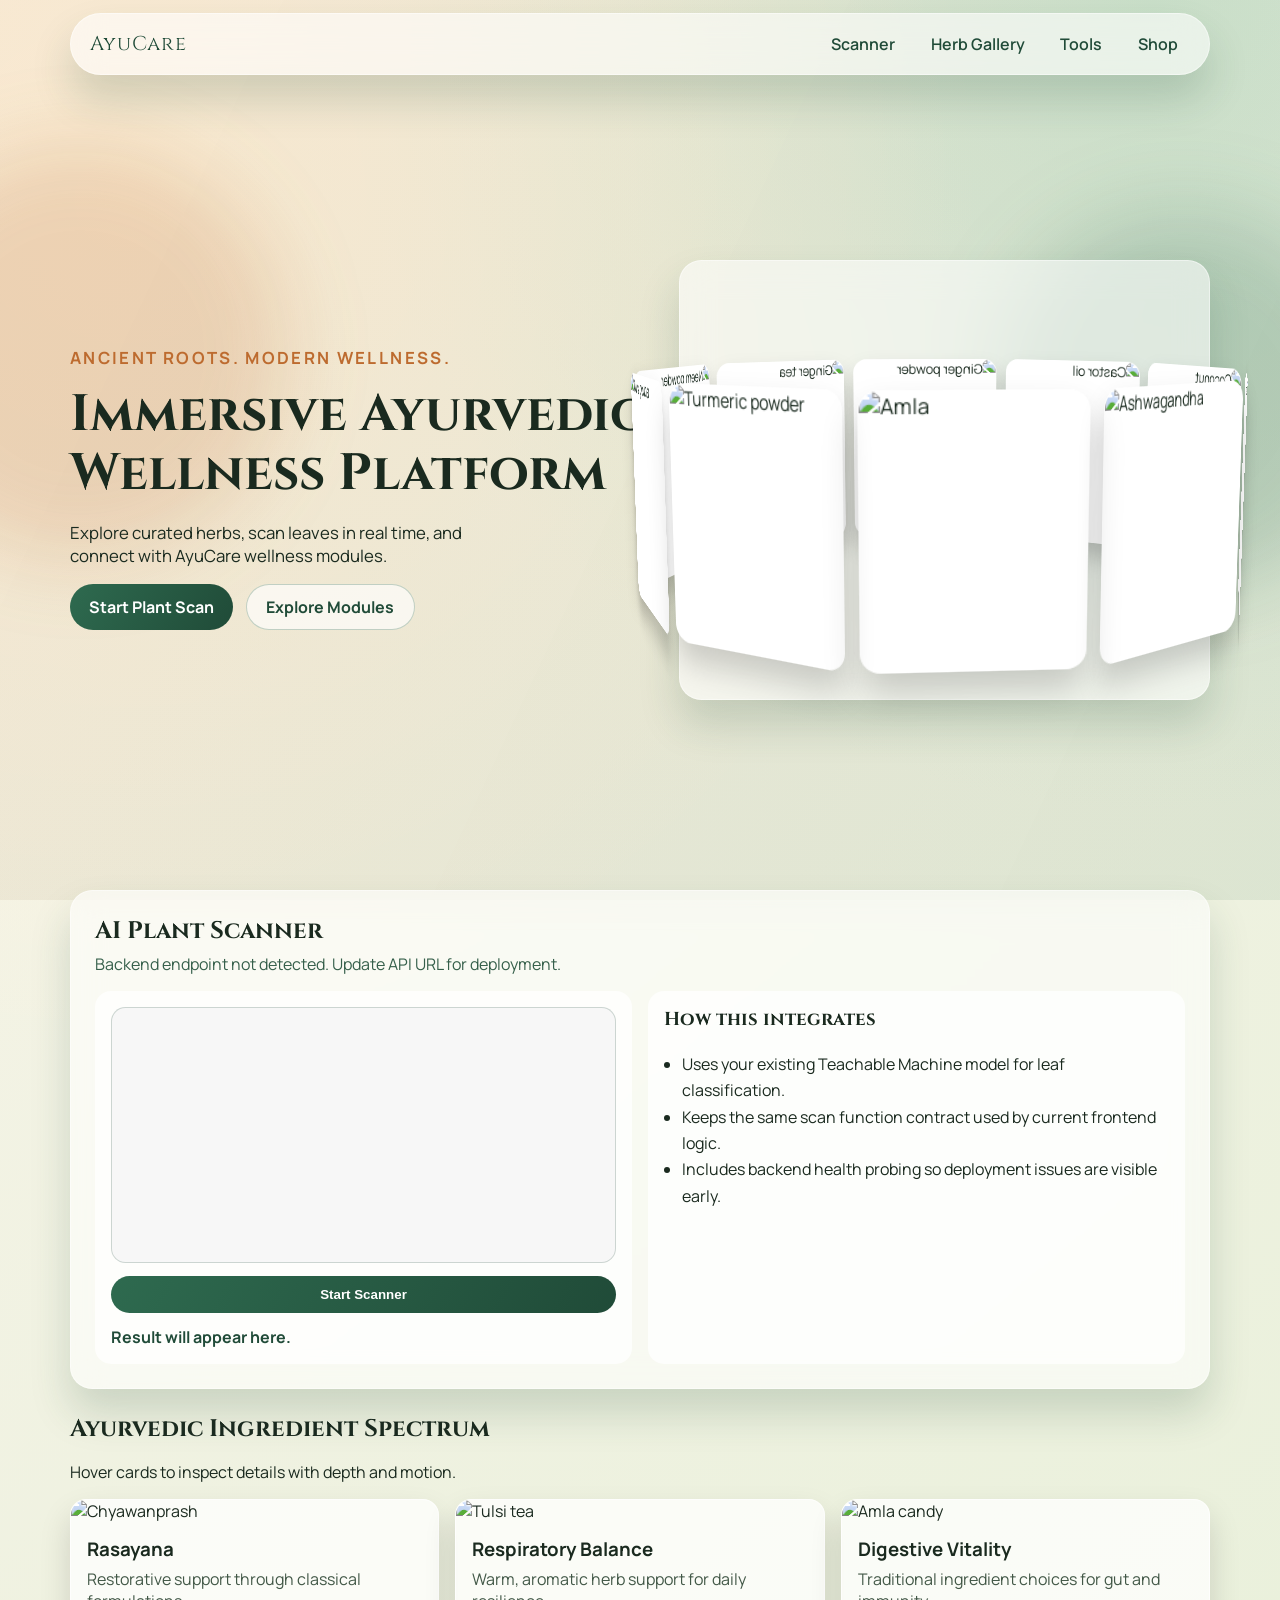
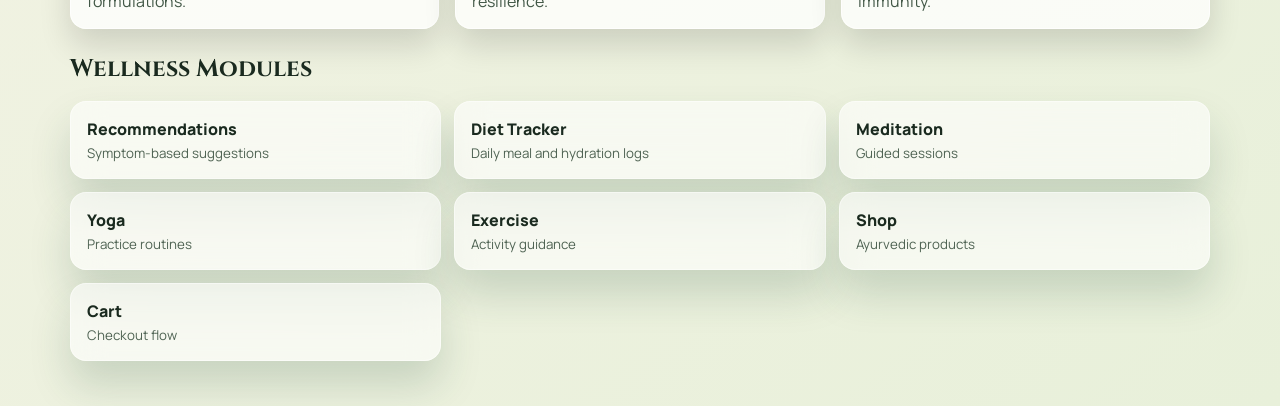
==== index.html @ 6b2709b1 "Redesign frontend with Ayurvedic 3D animations and scanner integration" ====
<!DOCTYPE html>
<html lang="en">
<head>
  <meta charset="UTF-8" />
  <meta name="viewport" content="width=device-width, initial-scale=1.0" />
  <title>AyuCare | Ancient Roots Modern Wellness</title>
  <meta name="description" content="AyuCare blends Ayurvedic guidance, plant scanning, and wellness tools into one immersive experience." />
  <link rel="preconnect" href="https://fonts.googleapis.com" />
  <link rel="preconnect" href="https://fonts.gstatic.com" crossorigin />
  <link href="https://fonts.googleapis.com/css2?family=Cinzel:wght@500;700&family=Manrope:wght@400;500;700&display=swap" rel="stylesheet" />
  <script src="https://cdn.jsdelivr.net/npm/@tensorflow/tfjs@3.21.0/dist/tf.min.js"></script>
  <script src="https://cdn.jsdelivr.net/npm/@teachablemachine/image@0.8/dist/teachablemachine-image.min.js"></script>
  <link rel="stylesheet" href="style.css" />
</head>
<body>
  <div class="ambient-bg" aria-hidden="true"></div>

  <header class="topbar glass">
    <div class="brand">AyuCare</div>
    <nav class="nav-links">
      <a href="#scanner">Scanner</a>
      <a href="#herbs">Herb Gallery</a>
      <a href="#tools">Tools</a>
      <a href="shop.html">Shop</a>
    </nav>
  </header>

  <main>
    <section class="hero reveal">
      <div class="hero-copy">
        <p class="eyebrow">Ancient Roots. Modern Wellness.</p>
        <h1>Immersive Ayurvedic Wellness Platform</h1>
        <p>
          Explore curated herbs, scan leaves in real time, and connect with AyuCare wellness modules.
        </p>
        <div class="hero-actions">
          <a class="btn btn-primary" href="#scanner">Start Plant Scan</a>
          <a class="btn btn-ghost" href="#tools">Explore Modules</a>
        </div>
      </div>

      <div class="hero-visual glass">
        <div class="carousel3d" id="herbCarousel" aria-label="Rotating Ayurvedic herb images">
          <div class="carousel-track" id="carouselTrack">
            <figure class="panel"><img src="AmlaP.PNG" alt="Amla" /></figure>
            <figure class="panel"><img src="Ashwagandha.jpeg" alt="Ashwagandha" /></figure>
            <figure class="panel"><img src="Brahmi.jpeg" alt="Brahmi" /></figure>
            <figure class="panel"><img src="Coconut.jpeg" alt="Coconut" /></figure>
            <figure class="panel"><img src="CastorOil.PNG" alt="Castor oil" /></figure>
            <figure class="panel"><img src="GingerP.PNG" alt="Ginger powder" /></figure>
            <figure class="panel"><img src="GingerT.PNG" alt="Ginger tea" /></figure>
            <figure class="panel"><img src="NeemP.PNG" alt="Neem powder" /></figure>
            <figure class="panel"><img src="TulsiP.PNG" alt="Tulsi powder" /></figure>
            <figure class="panel"><img src="TumericP.PNG" alt="Turmeric powder" /></figure>
          </div>
        </div>
      </div>
    </section>

    <section id="scanner" class="scanner-section reveal glass">
      <div class="scanner-header">
        <h2>AI Plant Scanner</h2>
        <p id="apiStatus">Checking integration endpoints...</p>
      </div>

      <div class="scanner-grid">
        <div class="scanner-box">
          <video id="webcam" autoplay playsinline></video>
          <button id="scanButton" class="btn btn-primary" onclick="init()">Start Scanner</button>
          <div id="result">Result will appear here.</div>
        </div>

        <div class="scanner-notes">
          <h3>How this integrates</h3>
          <ul>
            <li>Uses your existing Teachable Machine model for leaf classification.</li>
            <li>Keeps the same scan function contract used by current frontend logic.</li>
            <li>Includes backend health probing so deployment issues are visible early.</li>
          </ul>
        </div>
      </div>
    </section>

    <section id="herbs" class="showcase reveal">
      <h2>Ayurvedic Ingredient Spectrum</h2>
      <p>Hover cards to inspect details with depth and motion.</p>
      <div class="card-grid">
        <article class="tilt-card">
          <img src="Chyawa.PNG" alt="Chyawanprash" />
          <h3>Rasayana</h3>
          <p>Restorative support through classical formulations.</p>
        </article>
        <article class="tilt-card">
          <img src="TulsiT.PNG" alt="Tulsi tea" />
          <h3>Respiratory Balance</h3>
          <p>Warm, aromatic herb support for daily resilience.</p>
        </article>
        <article class="tilt-card">
          <img src="AmlaCandy.PNG" alt="Amla candy" />
          <h3>Digestive Vitality</h3>
          <p>Traditional ingredient choices for gut and immunity.</p>
        </article>
      </div>
    </section>

    <section id="tools" class="modules reveal">
      <h2>Wellness Modules</h2>
      <div class="module-links">
        <a class="module glass" href="food.html"><span>Recommendations</span><small>Symptom-based suggestions</small></a>
        <a class="module glass" href="foodtracker.html"><span>Diet Tracker</span><small>Daily meal and hydration logs</small></a>
        <a class="module glass" href="meditation.html"><span>Meditation</span><small>Guided sessions</small></a>
        <a class="module glass" href="yoga.html"><span>Yoga</span><small>Practice routines</small></a>
        <a class="module glass" href="exercise.html"><span>Exercise</span><small>Activity guidance</small></a>
        <a class="module glass" href="shop.html"><span>Shop</span><small>Ayurvedic products</small></a>
        <a class="module glass" href="cart.html"><span>Cart</span><small>Checkout flow</small></a>
      </div>
    </section>
  </main>

  <script src="script.js"></script>
</body>
</html>
---- style.css ----
:root {
  --bg-1: #f8f4e9;
  --bg-2: #e8f0da;
  --primary: #2e6a4f;
  --primary-dark: #204b38;
  --accent: #bd6b2f;
  --ink: #1a2a1f;
  --glass: rgba(255, 255, 255, 0.58);
  --glass-border: rgba(255, 255, 255, 0.45);
  --shadow: 0 24px 40px rgba(32, 75, 56, 0.18);
}

* {
  box-sizing: border-box;
}

body {
  margin: 0;
  font-family: "Manrope", sans-serif;
  color: var(--ink);
  background: radial-gradient(circle at 10% 10%, #fff4dd 0%, transparent 40%),
    radial-gradient(circle at 90% 0%, #d4ead5 0%, transparent 35%),
    linear-gradient(140deg, var(--bg-1), var(--bg-2));
  min-height: 100vh;
  overflow-x: hidden;
}

.ambient-bg {
  position: fixed;
  inset: 0;
  pointer-events: none;
  background-image: linear-gradient(115deg, rgba(189, 107, 47, 0.08), rgba(46, 106, 79, 0.09));
  z-index: -2;
}

.ambient-bg::before,
.ambient-bg::after {
  content: "";
  position: absolute;
  border-radius: 50%;
  filter: blur(40px);
}

.ambient-bg::before {
  width: 26rem;
  height: 26rem;
  left: -8rem;
  top: 9rem;
  background: rgba(189, 107, 47, 0.18);
  animation: floatPulse 9s ease-in-out infinite;
}

.ambient-bg::after {
  width: 24rem;
  height: 24rem;
  right: -6rem;
  top: 13rem;
  background: rgba(46, 106, 79, 0.2);
  animation: floatPulse 11s ease-in-out infinite reverse;
}

.glass {
  backdrop-filter: blur(16px);
  background: var(--glass);
  border: 1px solid var(--glass-border);
  box-shadow: var(--shadow);
}

.topbar {
  position: sticky;
  top: 0.8rem;
  margin: 0.8rem auto 0;
  width: min(1140px, 94vw);
  border-radius: 999px;
  padding: 0.8rem 1.2rem;
  display: flex;
  justify-content: space-between;
  align-items: center;
  z-index: 20;
}

.brand {
  font-family: "Cinzel", serif;
  font-size: 1.25rem;
  color: var(--primary-dark);
  letter-spacing: 0.04em;
}

.nav-links {
  display: flex;
  gap: 0.8rem;
  flex-wrap: wrap;
}

.nav-links a {
  color: var(--primary-dark);
  text-decoration: none;
  font-weight: 600;
  padding: 0.38rem 0.72rem;
  border-radius: 999px;
}

.nav-links a:hover {
  background: rgba(46, 106, 79, 0.1);
}

main {
  width: min(1140px, 94vw);
  margin: 1.2rem auto 2.8rem;
}

.hero {
  display: grid;
  grid-template-columns: 1.05fr 0.95fr;
  gap: 1.4rem;
  align-items: center;
  min-height: calc(100vh - 8rem);
}

.hero-copy h1 {
  font-family: "Cinzel", serif;
  font-size: clamp(1.95rem, 4vw, 3.2rem);
  margin: 0.3rem 0 0.9rem;
  line-height: 1.15;
}

.eyebrow {
  text-transform: uppercase;
  letter-spacing: 0.14em;
  color: var(--accent);
  font-weight: 700;
  font-size: 0.82rem;
}

.hero-copy p {
  font-size: 1.05rem;
  max-width: 42ch;
}

.hero-actions {
  margin-top: 1rem;
  display: flex;
  gap: 0.8rem;
  flex-wrap: wrap;
}

.btn {
  border: 0;
  border-radius: 999px;
  cursor: pointer;
  text-decoration: none;
  font-weight: 700;
  padding: 0.7rem 1.2rem;
  display: inline-flex;
  align-items: center;
  justify-content: center;
}

.btn-primary {
  color: #fff;
  background: linear-gradient(120deg, var(--primary), var(--primary-dark));
}

.btn-primary:hover {
  transform: translateY(-2px);
}

.btn-ghost {
  color: var(--primary-dark);
  background: rgba(255, 255, 255, 0.65);
  border: 1px solid rgba(46, 106, 79, 0.28);
}

.hero-visual {
  border-radius: 1.4rem;
  padding: 1.2rem;
  min-height: 26rem;
  display: grid;
  place-items: center;
}

.carousel3d {
  width: min(34rem, 100%);
  height: 25rem;
  perspective: 1200px;
  position: relative;
}

.carousel-track {
  width: 100%;
  height: 100%;
  position: absolute;
  transform-style: preserve-3d;
}

.panel {
  position: absolute;
  left: 50%;
  top: 50%;
  width: 11rem;
  height: 13.6rem;
  margin-left: -5.5rem;
  margin-top: -6.8rem;
  overflow: hidden;
  border-radius: 1rem;
  box-shadow: 0 16px 28px rgba(0, 0, 0, 0.18);
  border: 1px solid rgba(255, 255, 255, 0.7);
  background: #fff;
}

.panel img {
  width: 100%;
  height: 100%;
  object-fit: cover;
}

.scanner-section {
  border-radius: 1.4rem;
  padding: 1.5rem;
  margin-top: 1.5rem;
}

.scanner-header {
  margin-bottom: 1rem;
}

.scanner-header h2 {
  margin: 0;
  font-family: "Cinzel", serif;
}

#apiStatus {
  margin: 0.4rem 0 0;
  color: #355f4a;
}

.scanner-grid {
  display: grid;
  gap: 1rem;
  grid-template-columns: 1fr 1fr;
}

.scanner-box {
  background: rgba(255, 255, 255, 0.72);
  border-radius: 1rem;
  padding: 1rem;
  display: grid;
  gap: 0.8rem;
}

video {
  width: 100%;
  min-height: 16rem;
  border-radius: 0.9rem;
  border: 1px solid rgba(32, 75, 56, 0.2);
  background: #f7f7f7;
  object-fit: cover;
}

#result {
  font-weight: 700;
  color: var(--primary-dark);
}

.scanner-notes {
  background: rgba(255, 255, 255, 0.72);
  border-radius: 1rem;
  padding: 1rem;
}

.scanner-notes h3 {
  margin-top: 0;
  font-family: "Cinzel", serif;
}

.scanner-notes ul {
  margin: 0;
  padding-left: 1.15rem;
  line-height: 1.65;
}

.showcase,
.modules {
  margin-top: 1.5rem;
}

.showcase h2,
.modules h2 {
  font-family: "Cinzel", serif;
  margin-bottom: 0.35rem;
}

.card-grid {
  margin-top: 1rem;
  display: grid;
  grid-template-columns: repeat(3, minmax(0, 1fr));
  gap: 1rem;
}

.tilt-card {
  background: rgba(255, 255, 255, 0.75);
  border-radius: 1rem;
  overflow: hidden;
  border: 1px solid rgba(255, 255, 255, 0.7);
  box-shadow: 0 16px 32px rgba(0, 0, 0, 0.14);
  transform-style: preserve-3d;
  transition: transform 0.25s ease;
}

.tilt-card img {
  width: 100%;
  height: 12rem;
  object-fit: cover;
}

.tilt-card h3,
.tilt-card p {
  padding: 0 1rem;
}

.tilt-card h3 {
  margin: 0.85rem 0 0.4rem;
}

.tilt-card p {
  margin: 0 0 1rem;
  color: #425847;
}

.module-links {
  margin-top: 1rem;
  display: grid;
  gap: 0.8rem;
  grid-template-columns: repeat(3, minmax(0, 1fr));
}

.module {
  text-decoration: none;
  color: var(--ink);
  padding: 1rem;
  border-radius: 1rem;
  display: grid;
  gap: 0.26rem;
  transition: transform 0.2s ease, background 0.2s ease;
}

.module span {
  font-weight: 800;
}

.module small {
  color: #4f6353;
}

.module:hover {
  transform: translateY(-4px);
  background: rgba(255, 255, 255, 0.82);
}

.reveal {
  opacity: 0;
  transform: translateY(16px);
  transition: opacity 0.7s ease, transform 0.7s ease;
}

.reveal.active {
  opacity: 1;
  transform: translateY(0);
}

@keyframes floatPulse {
  0%,
  100% {
    transform: translateY(0) scale(1);
  }
  50% {
    transform: translateY(-10px) scale(1.05);
  }
}

@media (max-width: 980px) {
  .hero {
    grid-template-columns: 1fr;
    min-height: auto;
  }

  .scanner-grid,
  .card-grid,
  .module-links {
    grid-template-columns: 1fr 1fr;
  }

  .topbar {
    border-radius: 1rem;
    flex-direction: column;
    gap: 0.7rem;
  }
}

@media (max-width: 640px) {
  .scanner-grid,
  .card-grid,
  .module-links {
    grid-template-columns: 1fr;
  }

  .carousel3d {
    height: 20rem;
  }

  .panel {
    width: 9.2rem;
    height: 11.2rem;
    margin-left: -4.6rem;
    margin-top: -5.6rem;
  }
}
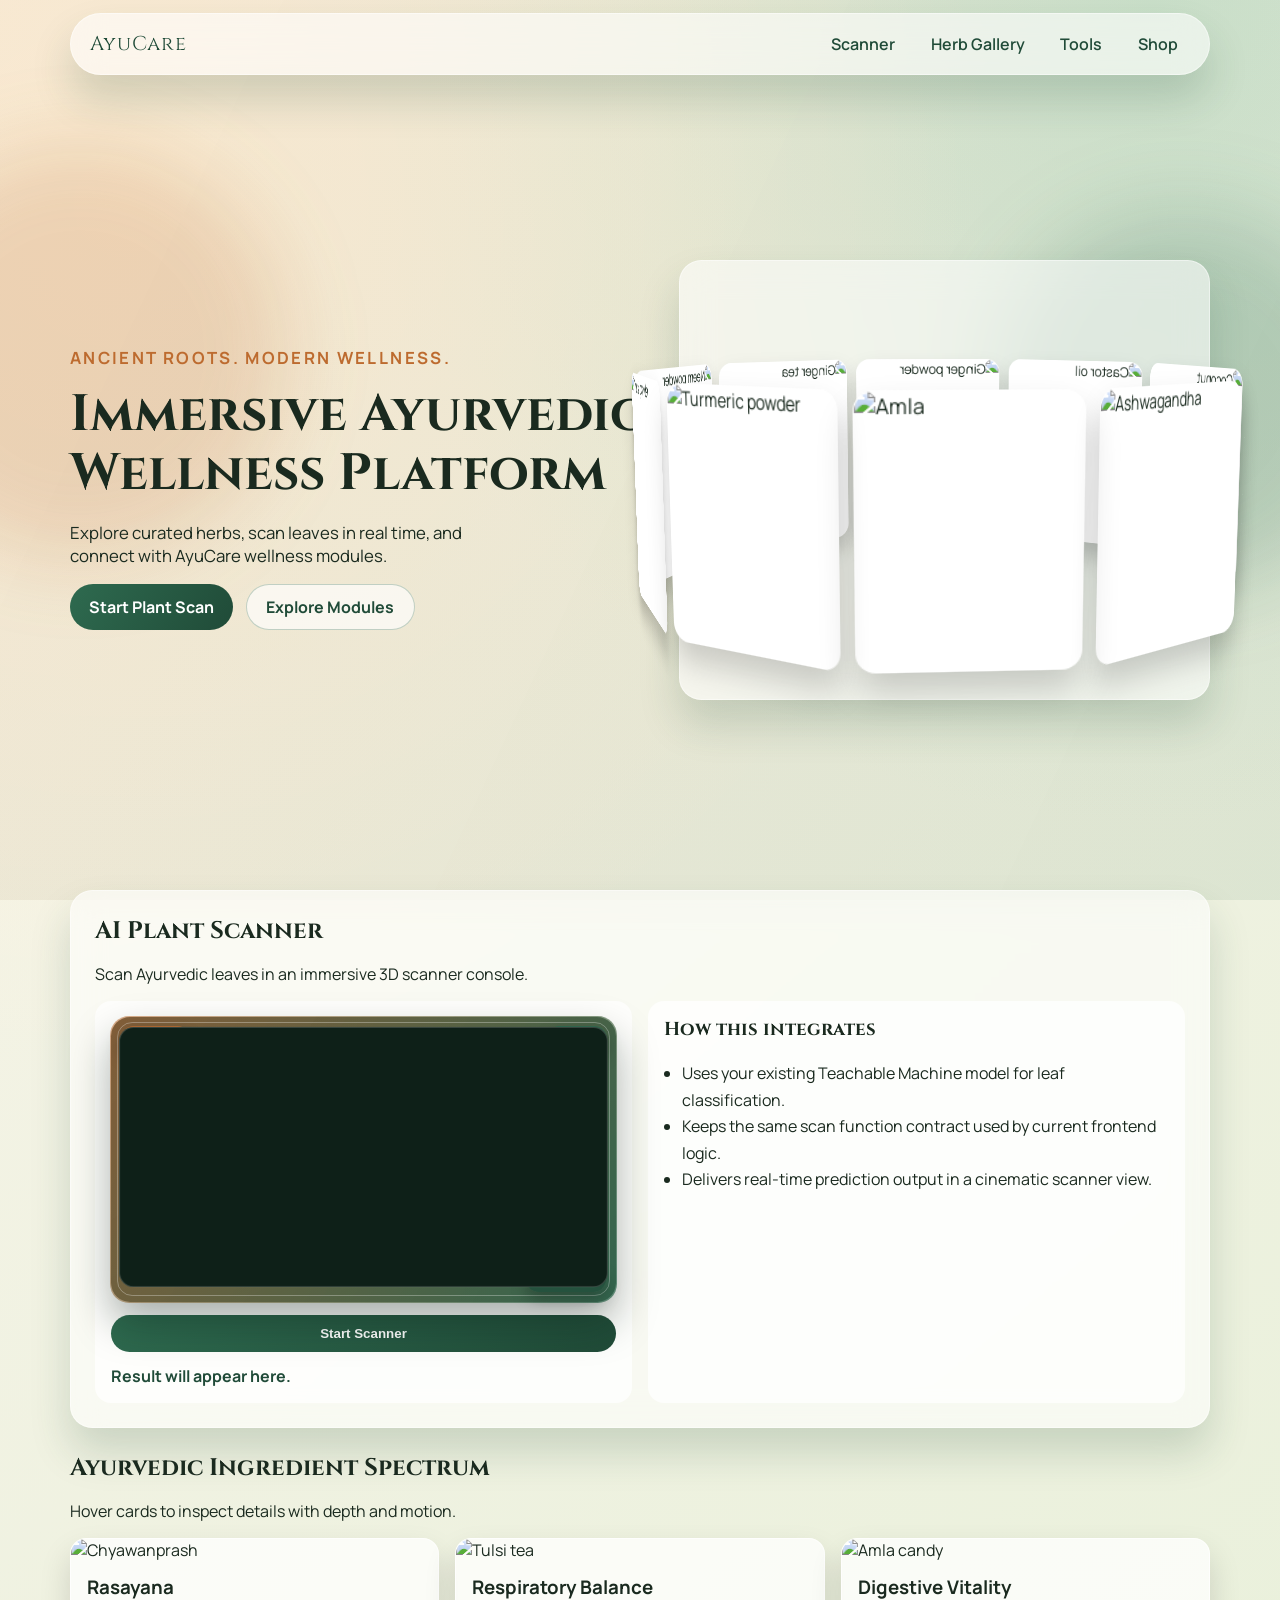
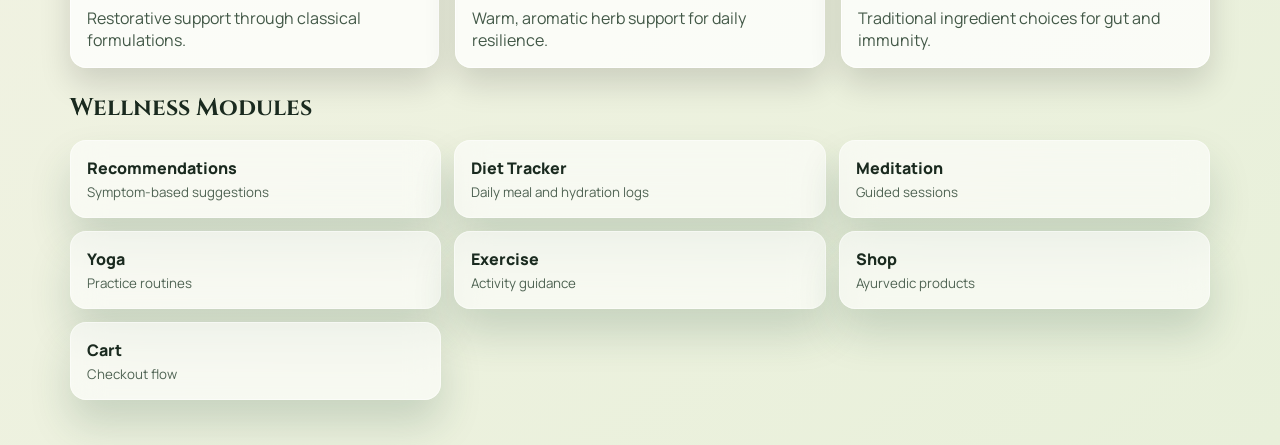
==== commit 944159a5: "Enhance homepage with 3D scanner device animations" ====
--- a/index.html
+++ b/index.html
@@ -60,12 +60,18 @@
     <section id="scanner" class="scanner-section reveal glass">
       <div class="scanner-header">
         <h2>AI Plant Scanner</h2>
-        <p id="apiStatus">Checking integration endpoints...</p>
+        <p>Scan Ayurvedic leaves in an immersive 3D scanner console.</p>
       </div>
 
       <div class="scanner-grid">
         <div class="scanner-box">
-          <video id="webcam" autoplay playsinline></video>
+          <div class="scanner-device" id="scannerDevice">
+            <div class="scanner-device-bezel"></div>
+            <video id="webcam" autoplay playsinline></video>
+            <span class="scanner-chip chip-1">Live Feed</span>
+            <span class="scanner-chip chip-2">Plant AI</span>
+            <span class="scanner-chip chip-3">Herb Vision</span>
+          </div>
           <button id="scanButton" class="btn btn-primary" onclick="init()">Start Scanner</button>
           <div id="result">Result will appear here.</div>
         </div>
@@ -75,7 +81,7 @@
           <ul>
             <li>Uses your existing Teachable Machine model for leaf classification.</li>
             <li>Keeps the same scan function contract used by current frontend logic.</li>
-            <li>Includes backend health probing so deployment issues are visible early.</li>
+            <li>Delivers real-time prediction output in a cinematic scanner view.</li>
           </ul>
         </div>
       </div>
--- a/style.css
+++ b/style.css
@@ -248,13 +248,74 @@
   gap: 0.8rem;
 }
 
+.scanner-device {
+  position: relative;
+  perspective: 1000px;
+  transform-style: preserve-3d;
+  border-radius: 1.2rem;
+  padding: 0.75rem;
+  background: linear-gradient(145deg, rgba(27, 48, 37, 0.86), rgba(42, 72, 57, 0.9));
+  box-shadow: 0 20px 40px rgba(8, 29, 20, 0.35);
+  animation: deviceFloat 6.2s ease-in-out infinite;
+}
+
+.scanner-device::before {
+  content: "";
+  position: absolute;
+  inset: -1px;
+  border-radius: 1.2rem;
+  background: linear-gradient(120deg, rgba(189, 107, 47, 0.55), rgba(46, 106, 79, 0.72));
+  z-index: -1;
+  filter: blur(0.4px);
+}
+
+.scanner-device-bezel {
+  position: absolute;
+  inset: 0.35rem;
+  border-radius: 0.95rem;
+  border: 1px solid rgba(255, 255, 255, 0.3);
+  pointer-events: none;
+}
+
 video {
   width: 100%;
   min-height: 16rem;
-  border-radius: 0.9rem;
-  border: 1px solid rgba(32, 75, 56, 0.2);
-  background: #f7f7f7;
+  border-radius: 0.88rem;
+  border: 1px solid rgba(255, 255, 255, 0.18);
+  background: #0e2018;
   object-fit: cover;
+  transform: translateZ(16px);
+}
+
+.scanner-chip {
+  position: absolute;
+  font-size: 0.72rem;
+  font-weight: 700;
+  color: #fff;
+  border-radius: 999px;
+  padding: 0.34rem 0.56rem;
+  background: rgba(189, 107, 47, 0.85);
+  box-shadow: 0 8px 16px rgba(0, 0, 0, 0.25);
+  animation: chipOrbit 4.6s ease-in-out infinite;
+}
+
+.chip-1 {
+  left: 0.6rem;
+  top: 0.55rem;
+}
+
+.chip-2 {
+  right: 0.55rem;
+  top: 0.55rem;
+  background: rgba(46, 106, 79, 0.9);
+  animation-delay: 0.8s;
+}
+
+.chip-3 {
+  right: 0.65rem;
+  bottom: 0.6rem;
+  background: rgba(36, 81, 61, 0.92);
+  animation-delay: 1.4s;
 }
 
 #result {
@@ -305,6 +366,7 @@
   box-shadow: 0 16px 32px rgba(0, 0, 0, 0.14);
   transform-style: preserve-3d;
   transition: transform 0.25s ease;
+  animation: cardPulse 6s ease-in-out infinite;
 }
 
 .tilt-card img {
@@ -342,6 +404,20 @@
   display: grid;
   gap: 0.26rem;
   transition: transform 0.2s ease, background 0.2s ease;
+  position: relative;
+  overflow: hidden;
+  animation: moduleRise 0.7s ease both;
+}
+
+.module::after {
+  content: "";
+  position: absolute;
+  inset: -45% auto auto -40%;
+  width: 38%;
+  height: 220%;
+  transform: rotate(24deg);
+  background: linear-gradient(90deg, rgba(255, 255, 255, 0), rgba(255, 255, 255, 0.34), rgba(255, 255, 255, 0));
+  opacity: 0;
 }
 
 .module span {
@@ -356,6 +432,19 @@
   transform: translateY(-4px);
   background: rgba(255, 255, 255, 0.82);
 }
+
+.module:hover::after {
+  opacity: 1;
+  animation: sheenMove 0.8s ease;
+}
+
+.module-links .module:nth-child(1) { animation-delay: 0.04s; }
+.module-links .module:nth-child(2) { animation-delay: 0.1s; }
+.module-links .module:nth-child(3) { animation-delay: 0.16s; }
+.module-links .module:nth-child(4) { animation-delay: 0.22s; }
+.module-links .module:nth-child(5) { animation-delay: 0.28s; }
+.module-links .module:nth-child(6) { animation-delay: 0.34s; }
+.module-links .module:nth-child(7) { animation-delay: 0.4s; }
 
 .reveal {
   opacity: 0;
@@ -375,6 +464,56 @@
   }
   50% {
     transform: translateY(-10px) scale(1.05);
+  }
+}
+
+@keyframes deviceFloat {
+  0%,
+  100% {
+    transform: rotateX(8deg) rotateY(-5deg) translateY(0);
+  }
+  50% {
+    transform: rotateX(11deg) rotateY(5deg) translateY(-8px);
+  }
+}
+
+@keyframes chipOrbit {
+  0%,
+  100% {
+    transform: translateY(0) scale(1);
+  }
+  50% {
+    transform: translateY(-4px) scale(1.04);
+  }
+}
+
+@keyframes cardPulse {
+  0%,
+  100% {
+    box-shadow: 0 16px 32px rgba(0, 0, 0, 0.14);
+  }
+  50% {
+    box-shadow: 0 21px 34px rgba(0, 0, 0, 0.18);
+  }
+}
+
+@keyframes moduleRise {
+  from {
+    opacity: 0;
+    transform: translateY(10px);
+  }
+  to {
+    opacity: 1;
+    transform: translateY(0);
+  }
+}
+
+@keyframes sheenMove {
+  from {
+    left: -45%;
+  }
+  to {
+    left: 120%;
   }
 }
 
